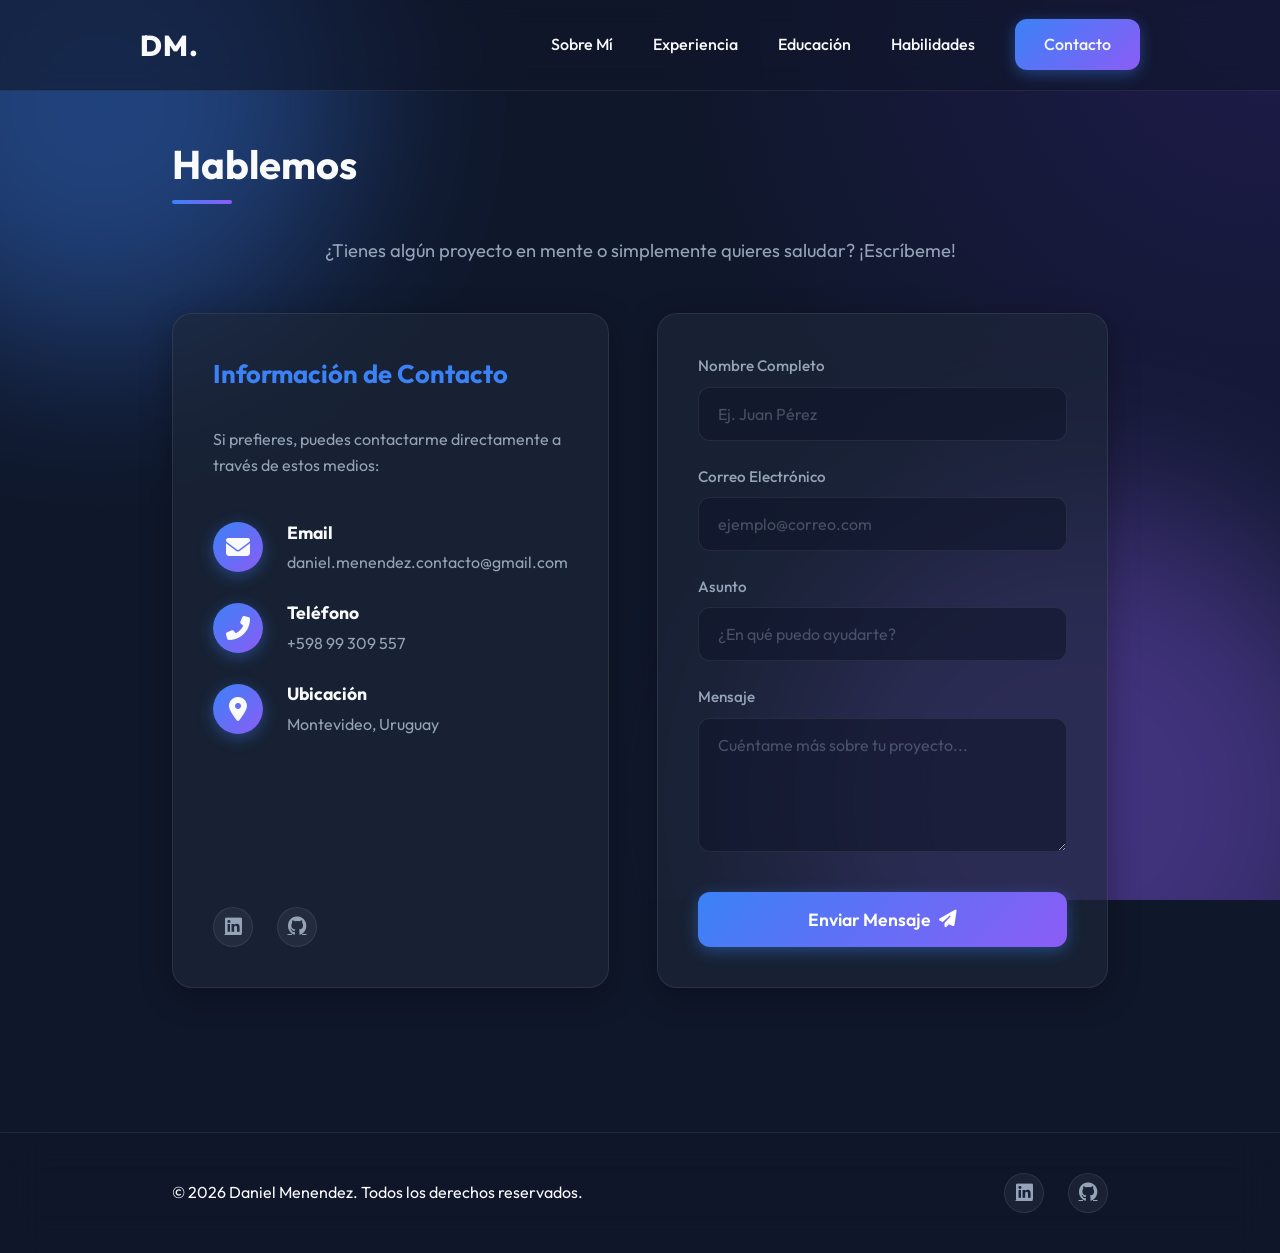
==== contact.html @ 01a961a0 "Update_directories" ====
<!DOCTYPE html>
<html lang="es">

<head>
    <meta charset="UTF-8">
    <meta name="viewport" content="width=device-width, initial-scale=1.0">
    <title>Contacto | Daniel Menendez</title>
    <!-- Fuentes modernas de Google -->
    <link rel="preconnect" href="https://fonts.googleapis.com">
    <link rel="preconnect" href="https://fonts.gstatic.com" crossorigin>
    <link href="https://fonts.googleapis.com/css2?family=Outfit:wght@300;400;600;700&display=swap" rel="stylesheet">
    <!-- Iconos de FontAwesome -->
    <link rel="stylesheet" href="https://cdnjs.cloudflare.com/ajax/libs/font-awesome/6.4.0/css/all.min.css">
    <!-- Tu archivo CSS -->
    <link rel="stylesheet" href="css/style.css">
</head>

<body>
    <!-- Efectos de fondo oscuro profesional -->
    <div class="background-effects">
        <div class="blob blob-1"></div>
        <div class="blob blob-2"></div>
    </div>

    <!-- Navegación con efecto "glassmorphism" (vidrio difuminado) -->
    <header class="glass-header">
        <nav>
            <div class="logo"><a href="index.html">DM.</a></div>
            <ul class="nav-links">
                <li><a href="index.html#about">Sobre Mí</a></li>
                <li><a href="index.html#experience">Experiencia</a></li>
                <li><a href="index.html#education">Educación</a></li>
                <li><a href="index.html#skills">Habilidades</a></li>
                <li><a href="contact.html" class="btn-primary">Contacto</a></li>
            </ul>
        </nav>
    </header>

    <main class="contact-main">
        <section class="fade-in section contact-section">
            <h1 class="section-title">Hablemos</h1>
            <p class="subtitle contact-subtitle">¿Tienes algún proyecto en mente o simplemente quieres saludar?
                ¡Escríbeme!</p>

            <div class="contact-container">
                <!-- Información de Contacto Directo -->
                <div class="contact-info glass-card hover-lift">
                    <h3>Información de Contacto</h3>
                    <p>Si prefieres, puedes contactarme directamente a través de estos medios:</p>

                    <ul class="info-list">
                        <li>
                            <i class="fas fa-envelope"></i>
                            <div>
                                <h4>Email</h4>
                                <a
                                    href="mailto:daniel.menendez.contacto@gmail.com">daniel.menendez.contacto@gmail.com</a>
                            </div>
                        </li>
                        <li>
                            <i class="fas fa-phone-alt"></i>
                            <div>
                                <h4>Teléfono</h4>
                                <span>+598 99 309 557</span>
                            </div>
                        </li>
                        <li>
                            <i class="fas fa-map-marker-alt"></i>
                            <div>
                                <h4>Ubicación</h4>
                                <span>Montevideo, Uruguay</span>
                            </div>
                        </li>
                    </ul>

                    <div class="social-links contact-socials">
                        <a href="https://www.linkedin.com/in/daniel-menendez24" target="_blank" aria-label="LinkedIn"><i
                                class="fab fa-linkedin"></i></a>
                        <a href="https://github.com/DanielMenendez24/" target="_blank" aria-label="GitHub"><i
                                class="fab fa-github"></i></a>
                    </div>
                </div>

                <!-- Formulario de Contacto -->
                <div class="contact-form-container glass-card hover-lift">
                    <form action="#" method="POST" class="contact-form">
                        <div class="form-group">
                            <label for="name">Nombre Completo</label>
                            <input type="text" id="name" name="name" placeholder="Ej. Juan Pérez" required>
                        </div>

                        <div class="form-group">
                            <label for="email">Correo Electrónico</label>
                            <input type="email" id="email" name="email" placeholder="ejemplo@correo.com" required>
                        </div>

                        <div class="form-group">
                            <label for="subject">Asunto</label>
                            <input type="text" id="subject" name="subject" placeholder="¿En qué puedo ayudarte?">
                        </div>

                        <div class="form-group">
                            <label for="message">Mensaje</label>
                            <textarea id="message" name="message" rows="5"
                                placeholder="Cuéntame más sobre tu proyecto..." required></textarea>
                        </div>

                        <button type="submit" class="btn-primary form-submit">Enviar Mensaje <i
                                class="fas fa-paper-plane"></i></button>
                    </form>
                </div>
            </div>
        </section>
    </main>

    <!-- Footer -->
    <footer class="glass-footer">
        <div class="footer-content">
            <p>&copy; 2026 Daniel Menendez. Todos los derechos reservados.</p>
            <div class="social-links">
                <a href="https://www.linkedin.com/in/daniel-menendez24" target="_blank" aria-label="LinkedIn"><i
                        class="fab fa-linkedin"></i></a>
                <a href="https://github.com/DanielMenendez24/" target="_blank" aria-label="GitHub"><i
                        class="fab fa-github"></i></a>
            </div>
        </div>
    </footer>

</body>

</html>
---- css/style.css ----
/* VARIABLES GLOBALES Y TEMA OSCURO (DARK MODE) */
:root {
    --bg-color: #0f172a;       /* Slate 900 de Tailwind */
    --text-main: #f8fafc;      /* Slate 50 */
    --text-muted: #94a3b8;     /* Slate 400 */
    
    /* Colores Principales (Gradients) */
    --primary: #3b82f6;        /* Azul brillante */
    --secondary: #8b5cf6;      /* Violeta profundo */
    
    /* Variables de Glassmorphism (Efecto Vidrio) */
    --glass-bg: rgba(30, 41, 59, 0.6);
    --glass-border: rgba(255, 255, 255, 0.08);
    --glass-shadow: 0 8px 32px 0 rgba(0, 0, 0, 0.3);
}

/* RESET GENERAL */
* {
    margin: 0;
    padding: 0;
    box-sizing: border-box;
    font-family: 'Outfit', sans-serif;
}

html {
    scroll-behavior: smooth; /* Transición de scroll suave */
    scroll-padding-top: 100px; /* Evita que el menú fijo tape el título al llegar a la sección */
}

body {
    background-color: var(--bg-color);
    color: var(--text-main);
    line-height: 1.6;
    overflow-x: hidden;      /* Evitar scroll horizontal por animaciones */
}

/* EFECTOS DE FONDO (Manchas de color animadas) */
.background-effects {
    position: fixed;
    top: 0;
    left: 0;
    width: 100vw;
    height: 100vh;
    z-index: -1;
    overflow: hidden;
    background: radial-gradient(circle at top right, #1e1b4b 0%, var(--bg-color) 40%);
}

.blob {
    position: absolute;
    border-radius: 50%;
    filter: blur(90px);
    opacity: 0.4;
    animation: floatBlob 15s infinite alternate ease-in-out;
}

.blob-1 {
    width: 500px;
    height: 500px;
    background: var(--primary);
    top: -150px;
    left: -150px;
}

.blob-2 {
    width: 600px;
    height: 600px;
    background: var(--secondary);
    bottom: -200px;
    right: -100px;
    animation-delay: -5s;
    animation-direction: alternate-reverse;
}

@keyframes floatBlob {
    0% { transform: translate(0, 0) scale(1); }
    100% { transform: translate(80px, 80px) scale(1.1); }
}

/* TIPOGRAFÍA Y DECORACIONES */
h1, h2, h3, h4 {
    color: var(--text-main);
    font-weight: 700;
}

.gradient-text {
    background: linear-gradient(135deg, var(--primary), #60a5fa, var(--secondary));
    -webkit-background-clip: text;
    background-clip: text;
    color: transparent;
    display: inline-block;
}

.section-title {
    font-size: 2.5rem;
    margin-bottom: 2.5rem;
    position: relative;
    display: inline-block;
}

.section-title::after {
    content: '';
    position: absolute;
    bottom: -8px;
    left: 0;
    width: 60px;
    height: 4px;
    background: linear-gradient(to right, var(--primary), var(--secondary));
    border-radius: 2px;
}

/* ESTRUCTURAS PRINCIPALES DEL LAYOUT */
main {
    max-width: 1000px;
    margin: 0 auto;
    padding: 0 2rem;
    padding-top: 100px; /* Espacio para el header fijo */
}

.section {
    padding: 5rem 0;
}

/* EFECTOS GLASSMORPHISM */
.glass-header {
    position: fixed;
    top: 0;
    left: 0;
    width: 100%;
    background: rgba(15, 23, 42, 0.6); /* Transparente */
    backdrop-filter: blur(12px);      /* Efecto desenfoque */
    -webkit-backdrop-filter: blur(12px);
    border-bottom: 1px solid var(--glass-border);
    z-index: 1000;
    padding: 1.2rem 2rem;
}

.glass-card {
    background: var(--glass-bg);
    backdrop-filter: blur(16px);
    -webkit-backdrop-filter: blur(16px);
    border: 1px solid var(--glass-border);
    border-radius: 20px;
    box-shadow: var(--glass-shadow);
    padding: 2.5rem;
    transition: transform 0.3s ease, box-shadow 0.3s ease, border 0.3s ease;
}

.hover-lift:hover {
    transform: translateY(-8px);
    box-shadow: 0 15px 40px rgba(0, 0, 0, 0.4), 0 0 20px rgba(59, 130, 246, 0.1);
    border: 1px solid rgba(255, 255, 255, 0.2);
}

/* BOTONES GLOBALES */
.btn-primary, .btn-secondary {
    display: inline-flex;
    align-items: center;
    gap: 0.5rem;
    padding: 0.8rem 1.8rem;
    border-radius: 12px;
    font-weight: 600;
    text-decoration: none;
    transition: all 0.3s ease;
    cursor: pointer;
}

.btn-primary {
    background: linear-gradient(135deg, var(--primary), var(--secondary));
    color: #fff;
    border: none;
    box-shadow: 0 4px 15px rgba(59, 130, 246, 0.4);
}

.btn-primary:hover {
    transform: translateY(-3px);
    box-shadow: 0 8px 25px rgba(59, 130, 246, 0.6);
}

.btn-secondary {
    background: rgba(255, 255, 255, 0.05);
    color: var(--text-main);
    border: 1px solid var(--glass-border);
}

.btn-secondary:hover {
    background: rgba(255, 255, 255, 0.1);
    border-color: rgba(255, 255, 255, 0.2);
}

/* NAV / HEADER */
nav {
    display: flex;
    justify-content: space-between;
    align-items: center;
    max-width: 1000px;
    margin: 0 auto;
}

.logo a {
    text-decoration: none;
    font-size: 1.8rem;
    font-weight: 800;
    color: var(--text-main);
    letter-spacing: 1px;
}

.nav-links {
    list-style: none;
    display: flex;
    gap: 2.5rem;
    align-items: center;
}

.nav-links a {
    text-decoration: none;
    color: var(--text-main);
    font-weight: 500;
    font-size: 1rem;
    transition: color 0.3s ease;
}

.nav-links a:not(.btn-primary):hover {
    color: var(--primary);
}

/* HERO SECTION */
.hero {
    display: flex;
    align-items: center;
    justify-content: space-between;
    min-height: calc(100vh - 100px);
    gap: 4rem;
}

.hero-content {
    flex: 1;
}

.greeting {
    font-size: 1.2rem;
    color: var(--primary);
    font-weight: 600;
    display: block;
    margin-bottom: 0.8rem;
    letter-spacing: 2px;
    text-transform: uppercase;
}

.hero h1 {
    font-size: 4.5rem;
    line-height: 1.1;
    margin-bottom: 1rem;
}

.subtitle {
    font-size: 1.8rem;
    color: var(--text-muted);
    font-weight: 400;
    margin-bottom: 1.5rem;
}

.hero p {
    color: var(--text-muted);
    font-size: 1.1rem;
    margin-bottom: 2.5rem;
    max-width: 550px;
    line-height: 1.8;
}

.hero-buttons {
    display: flex;
    gap: 1.5rem;
    flex-wrap: wrap;
}

/* Imagen del Hero (Placeholder para tu foto) */
.hero-image {
    width: 380px;
    height: 380px;
    border-radius: 50%;
    display: flex;
    align-items: center;
    justify-content: center;
    background: linear-gradient(145deg, rgba(30, 41, 59, 0.8), rgba(15, 23, 42, 0.9));
    animation: floatDevice 6s ease-in-out infinite;
    position: relative;
    overflow: hidden;
}

.hero-image i {
    font-size: 18rem;
    color: var(--glass-border);
}

/* Efecto anillo para la imagen */
.hero-image::before {
    content: '';
    position: absolute;
    inset: -2px;
    border-radius: 50%;
    background: linear-gradient(135deg, var(--primary), var(--secondary));
    z-index: -1;
    opacity: 0.5;
}

@keyframes floatDevice {
    0% { transform: translateY(0px); }
    50% { transform: translateY(-20px); }
    100% { transform: translateY(0px); }
}

.hero-image img {
    width: 100%;
    height: 100%;
    object-fit: cover;
}

/* TIMELINE (Línea de tiempo de experiencia) */
.timeline {
    position: relative;
    padding-left: 2rem;
}

.timeline::before {
    content: '';
    position: absolute;
    left: 0;
    top: 0;
    height: 100%;
    width: 2px;
    background: linear-gradient(to bottom, var(--primary), var(--secondary));
    opacity: 0.5;
}

.timeline-item {
    position: relative;
    margin-bottom: 3rem;
}

.timeline-dot {
    position: absolute;
    left: -2.35rem; /* Ajustado para alinearse a la línea */
    top: 2rem;
    width: 14px;
    height: 14px;
    background: var(--bg-color);
    border: 3px solid var(--primary);
    border-radius: 50%;
    box-shadow: 0 0 15px var(--primary);
    z-index: 2;
}

.timeline-date {
    display: inline-block;
    color: var(--primary);
    background: rgba(59, 130, 246, 0.1);
    padding: 0.3rem 1rem;
    border-radius: 20px;
    font-weight: 600;
    font-size: 0.85rem;
    margin-bottom: 1rem;
}

.timeline-company {
    color: var(--text-muted);
    font-size: 1.1rem;
    font-weight: 400;
    margin-bottom: 1rem;
}

.github-link {
    display: inline-flex;
    align-items: center;
    gap: 0.5rem;
    margin-top: 1.2rem;
    padding: 0.5rem 1.2rem;
    border-radius: 20px;
    font-size: 0.9rem;
    font-weight: 600;
    text-decoration: none;
    color: var(--text-main);
    background: rgba(255, 255, 255, 0.05);
    border: 1px solid var(--glass-border);
    transition: all 0.3s ease;
}

.github-link:hover {
    background: #24292e;
    border-color: #24292e;
    color: #fff;
    transform: translateY(-2px);
    box-shadow: 0 5px 15px rgba(0, 0, 0, 0.4);
}

/* CARDS GRID (Educación / Certificados) */
.grid-cards {
    display: grid;
    grid-template-columns: repeat(auto-fit, minmax(320px, 1fr));
    gap: 2rem;
}

.card-icon {
    font-size: 2.5rem;
    background: linear-gradient(to right, var(--primary), var(--secondary));
    -webkit-background-clip: text;
    background-clip: text;
    color: transparent;
    margin-bottom: 1.5rem;
    display: inline-block;
}

.grid-cards h3 {
    margin-bottom: 0.5rem;
}

.grid-cards h4 {
    color: var(--text-muted);
    font-weight: 500;
}

.grid-cards .date {
    display: block;
    color: var(--primary);
    font-size: 0.9rem;
    font-weight: 600;
    margin: 1rem 0;
}

/* SKILLS Y HABILIDADES */
.skills-container {
    display: grid;
    grid-template-columns: 1fr 1fr;
    gap: 3rem;
}

.skill-category h3 {
    margin-bottom: 1.5rem;
    color: var(--text-main);
    display: flex;
    align-items: center;
    gap: 10px;
}

.skill-tags {
    display: flex;
    flex-wrap: wrap;
    gap: 1rem;
}

.skill-tag {
    background: rgba(255, 255, 255, 0.03);
    border: 1px solid var(--glass-border);
    padding: 0.7rem 1.2rem;
    border-radius: 30px;
    font-size: 0.95rem;
    font-weight: 500;
    transition: all 0.3s ease;
    display: flex;
    align-items: center;
    gap: 8px;
    cursor: default;
}

.skill-tag i {
    font-size: 1.1rem;
}

.skill-tag:hover {
    background: var(--primary);
    color: white;
    border-color: var(--primary);
    transform: translateY(-2px);
    box-shadow: 0 5px 15px rgba(59, 130, 246, 0.4);
}

/* POPUP FLOTANTE DE SKILLS */
.skill-popup {
    position: fixed;
    z-index: 9999;
    max-width: 280px;
    background: rgba(15, 23, 42, 0.92);
    backdrop-filter: blur(20px);
    -webkit-backdrop-filter: blur(20px);
    border: 1px solid rgba(59, 130, 246, 0.4);
    border-radius: 14px;
    padding: 1.2rem 1.5rem 1rem 1.5rem;
    box-shadow: 0 10px 40px rgba(0,0,0,0.5), 0 0 20px rgba(59, 130, 246, 0.15);
    color: var(--text-main);
    font-size: 0.95rem;
    line-height: 1.6;
    pointer-events: none;       /* invisible to mouse by default */
    opacity: 0;
    transform: translateY(6px) scale(0.97);
    transition: opacity 0.2s ease, transform 0.2s ease;
}

.skill-popup.active {
    opacity: 1;
    transform: translateY(0) scale(1);
    pointer-events: auto;       /* re-enables mouse so the user can click the X */
}

.skill-popup-close {
    position: absolute;
    top: 0.5rem;
    right: 0.7rem;
    background: none;
    border: none;
    color: var(--text-muted);
    font-size: 1.3rem;
    cursor: pointer;
    line-height: 1;
    padding: 0;
    transition: color 0.2s ease;
}

.skill-popup-close:hover {
    color: var(--text-main);
}

/* FOOTER */
.glass-footer {
    background: rgba(15, 23, 42, 0.6);
    backdrop-filter: blur(20px);
    border-top: 1px solid var(--glass-border);
    padding: 2.5rem 0;
    margin-top: 4rem;
}

.footer-content {
    max-width: 1000px;
    margin: 0 auto;
    padding: 0 2rem;
    display: flex;
    justify-content: space-between;
    align-items: center;
}

.social-links {
    display: flex;
    gap: 1.5rem;
}

.social-links a {
    display: flex;
    align-items: center;
    justify-content: center;
    width: 40px;
    height: 40px;
    border-radius: 50%;
    background: rgba(255, 255, 255, 0.05);
    color: var(--text-muted);
    font-size: 1.2rem;
    transition: all 0.3s ease;
    border: 1px solid var(--glass-border);
}

.social-links a:hover {
    color: white;
    background: var(--primary);
    border-color: var(--primary);
    transform: translateY(-3px);
}

/* ANIMACIONES (Aparición al cargar página) */
.fade-in {
    opacity: 0;
    animation: fadeInAnimation 1s ease forwards;
}

/* Escalando el delay de las animaciones para que aparezcan en cascada */
#hero.fade-in { animation-delay: 0.2s; }
#about.fade-in { animation-delay: 0.4s; }
#experience.fade-in { animation-delay: 0.6s; }

@keyframes fadeInAnimation {
    from { opacity: 0; transform: translateY(30px); }
    to { opacity: 1; transform: translateY(0); }
}

/* DISEÑO RESPONSIVO (MÓVILES Y TABLETS) */
@media (max-width: 900px) {
    .hero {
        flex-direction: column;
        text-align: center;
        padding-top: 2rem;
    }
    
    .hero-content {
        order: 2;
    }

    .hero-image {
        order: 1;
        width: 250px;
        height: 250px;
    }

    .hero-image i {
        font-size: 12rem;
    }

    .hero h1 {
        font-size: 3rem;
    }

    .subtitle {
        font-size: 1.3rem;
    }
    
    .section-title::after {
        left: 50%;
        transform: translateX(-50%);
    }
    
    .hero p {
        margin: 0 auto 2rem auto;
    }
    
    .hero-buttons {
        justify-content: center;
    }
    
    .skills-container {
        grid-template-columns: 1fr;
    }
}

@media (max-width: 768px) {
    .nav-links {
        display: none; /* Idealmente aquí se colocaría un menú de hamburguesa, lo ocultamos temporalmente para no romper diseño en móvil en un layout base */
    }
    
    .footer-content {
        flex-direction: column;
        gap: 1.5rem;
        text-align: center;
    }

    nav {
        justify-content: center;
    }
}

/* --- ESTILOS DE LA PÁGINA DE CONTACTO --- */
.contact-main {
    display: flex;
    flex-direction: column;
    justify-content: flex-start;
    min-height: calc(100vh - 100px);
}

.contact-section {
    padding-top: 2rem;
}

.contact-subtitle {
    margin-bottom: 3rem;
    font-size: 1.15rem;
    text-align: center;
}

.contact-container {
    display: grid;
    grid-template-columns: 1fr 1.5fr;
    gap: 3rem;
    text-align: left;
}

.contact-info {
    display: flex;
    flex-direction: column;
    gap: 1.5rem;
}

.contact-info h3 {
    font-size: 1.6rem;
    color: var(--primary);
    margin-bottom: 0.5rem;
}

.contact-info p {
    color: var(--text-muted);
}

.info-list {
    list-style: none;
    display: flex;
    flex-direction: column;
    gap: 1.5rem;
    margin-top: 1rem;
}

.info-list li {
    display: flex;
    align-items: center;
    gap: 1.5rem;
}

.info-list i {
    font-size: 1.5rem;
    color: var(--text-main);
    background: linear-gradient(135deg, var(--primary), var(--secondary));
    width: 50px;
    height: 50px;
    display: flex;
    align-items: center;
    justify-content: center;
    border-radius: 50%;
    box-shadow: 0 4px 15px rgba(59, 130, 246, 0.4);
}

.info-list h4 {
    color: var(--text-main);
    font-size: 1.1rem;
    margin-bottom: 0.2rem;
}

.info-list span, .info-list a {
    color: var(--text-muted);
    text-decoration: none;
    transition: color 0.3s ease;
}

.info-list a:hover {
    color: var(--primary);
}

.contact-socials {
    margin-top: auto;
    padding-top: 1.5rem;
}

.contact-form {
    display: flex;
    flex-direction: column;
    gap: 1.5rem;
}

.form-group {
    display: flex;
    flex-direction: column;
    gap: 0.5rem;
}

.form-group label {
    font-weight: 500;
    font-size: 0.95rem;
    color: var(--text-muted);
}

.form-group input, 
.form-group textarea {
    background: rgba(15, 23, 42, 0.6);
    border: 1px solid var(--glass-border);
    border-radius: 12px;
    padding: 1rem 1.2rem;
    color: var(--text-main);
    font-size: 1rem;
    font-family: inherit;
    transition: all 0.3s ease;
}

.form-group input:focus, 
.form-group textarea:focus {
    outline: none;
    border-color: var(--primary);
    box-shadow: 0 0 10px rgba(59, 130, 246, 0.2);
    background: rgba(15, 23, 42, 0.8);
}

.form-group input::placeholder, 
.form-group textarea::placeholder {
    color: rgba(148, 163, 184, 0.4);
}

.form-submit {
    margin-top: 1rem;
    justify-content: center;
    padding: 1rem;
    font-size: 1.1rem;
}

/* Responsive para Contacto */
@media (max-width: 900px) {
    .contact-container {
        grid-template-columns: 1fr;
    }
}
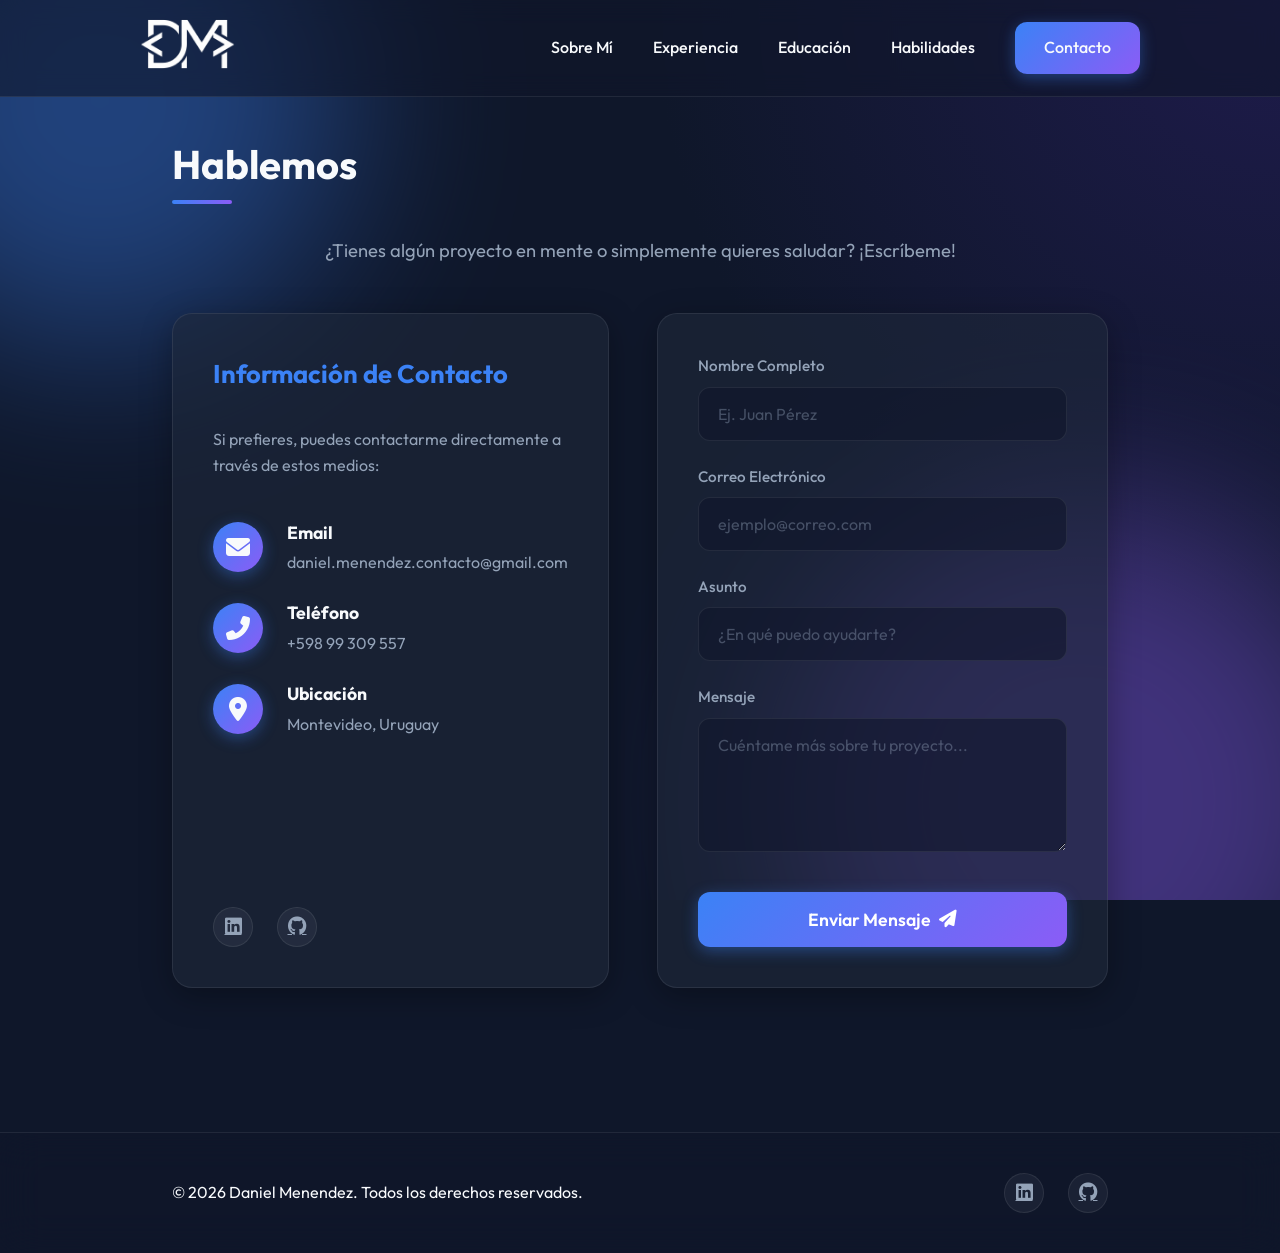
==== commit 4ba9cdca: "update logo" ====
--- a/contact.html
+++ b/contact.html
@@ -12,7 +12,7 @@
     <!-- Iconos de FontAwesome -->
     <link rel="stylesheet" href="https://cdnjs.cloudflare.com/ajax/libs/font-awesome/6.4.0/css/all.min.css">
     <!-- Tu archivo CSS -->
-    <link rel="stylesheet" href="css/style.css">
+    <link rel="stylesheet" href="public/css/style.css">
 </head>
 
 <body>
@@ -25,7 +25,7 @@
     <!-- Navegación con efecto "glassmorphism" (vidrio difuminado) -->
     <header class="glass-header">
         <nav>
-            <div class="logo"><a href="index.html">DM.</a></div>
+            <div class="logo"><a href="#"><img src="public/img/DM_logo.png" alt="Logo"></a></div>
             <ul class="nav-links">
                 <li><a href="index.html#about">Sobre Mí</a></li>
                 <li><a href="index.html#experience">Experiencia</a></li>
--- a/public/css/style.css
+++ b/public/css/style.css
@@ -0,0 +1,801 @@
+/* VARIABLES GLOBALES Y TEMA OSCURO (DARK MODE) */
+:root {
+    --bg-color: #0f172a;       /* Slate 900 de Tailwind */
+    --text-main: #f8fafc;      /* Slate 50 */
+    --text-muted: #94a3b8;     /* Slate 400 */
+    
+    /* Colores Principales (Gradients) */
+    --primary: #3b82f6;        /* Azul brillante */
+    --secondary: #8b5cf6;      /* Violeta profundo */
+    
+    /* Variables de Glassmorphism (Efecto Vidrio) */
+    --glass-bg: rgba(30, 41, 59, 0.6);
+    --glass-border: rgba(255, 255, 255, 0.08);
+    --glass-shadow: 0 8px 32px 0 rgba(0, 0, 0, 0.3);
+}
+
+/* RESET GENERAL */
+* {
+    margin: 0;
+    padding: 0;
+    box-sizing: border-box;
+    font-family: 'Outfit', sans-serif;
+}
+
+html {
+    scroll-behavior: smooth; /* Transición de scroll suave */
+    scroll-padding-top: 100px; /* Evita que el menú fijo tape el título al llegar a la sección */
+}
+
+body {
+    background-color: var(--bg-color);
+    color: var(--text-main);
+    line-height: 1.6;
+    overflow-x: hidden;      /* Evitar scroll horizontal por animaciones */
+}
+
+/* EFECTOS DE FONDO (Manchas de color animadas) */
+.background-effects {
+    position: fixed;
+    top: 0;
+    left: 0;
+    width: 100vw;
+    height: 100vh;
+    z-index: -1;
+    overflow: hidden;
+    background: radial-gradient(circle at top right, #1e1b4b 0%, var(--bg-color) 40%);
+}
+
+.blob {
+    position: absolute;
+    border-radius: 50%;
+    filter: blur(90px);
+    opacity: 0.4;
+    animation: floatBlob 15s infinite alternate ease-in-out;
+}
+
+.blob-1 {
+    width: 500px;
+    height: 500px;
+    background: var(--primary);
+    top: -150px;
+    left: -150px;
+}
+
+.blob-2 {
+    width: 600px;
+    height: 600px;
+    background: var(--secondary);
+    bottom: -200px;
+    right: -100px;
+    animation-delay: -5s;
+    animation-direction: alternate-reverse;
+}
+
+@keyframes floatBlob {
+    0% { transform: translate(0, 0) scale(1); }
+    100% { transform: translate(80px, 80px) scale(1.1); }
+}
+
+/* TIPOGRAFÍA Y DECORACIONES */
+h1, h2, h3, h4 {
+    color: var(--text-main);
+    font-weight: 700;
+}
+
+.gradient-text {
+    background: linear-gradient(135deg, var(--primary), #60a5fa, var(--secondary));
+    -webkit-background-clip: text;
+    background-clip: text;
+    color: transparent;
+    display: inline-block;
+}
+
+.section-title {
+    font-size: 2.5rem;
+    margin-bottom: 2.5rem;
+    position: relative;
+    display: inline-block;
+}
+
+.section-title::after {
+    content: '';
+    position: absolute;
+    bottom: -8px;
+    left: 0;
+    width: 60px;
+    height: 4px;
+    background: linear-gradient(to right, var(--primary), var(--secondary));
+    border-radius: 2px;
+}
+
+/* ESTRUCTURAS PRINCIPALES DEL LAYOUT */
+main {
+    max-width: 1000px;
+    margin: 0 auto;
+    padding: 0 2rem;
+    padding-top: 100px; /* Espacio para el header fijo */
+}
+
+.section {
+    padding: 5rem 0;
+}
+
+/* EFECTOS GLASSMORPHISM */
+.glass-header {
+    position: fixed;
+    top: 0;
+    left: 0;
+    width: 100%;
+    background: rgba(15, 23, 42, 0.6); /* Transparente */
+    backdrop-filter: blur(12px);      /* Efecto desenfoque */
+    -webkit-backdrop-filter: blur(12px);
+    border-bottom: 1px solid var(--glass-border);
+    z-index: 1000;
+    padding: 1.2rem 2rem;
+}
+
+.glass-card {
+    background: var(--glass-bg);
+    backdrop-filter: blur(16px);
+    -webkit-backdrop-filter: blur(16px);
+    border: 1px solid var(--glass-border);
+    border-radius: 20px;
+    box-shadow: var(--glass-shadow);
+    padding: 2.5rem;
+    transition: transform 0.3s ease, box-shadow 0.3s ease, border 0.3s ease;
+}
+
+.hover-lift:hover {
+    transform: translateY(-8px);
+    box-shadow: 0 15px 40px rgba(0, 0, 0, 0.4), 0 0 20px rgba(59, 130, 246, 0.1);
+    border: 1px solid rgba(255, 255, 255, 0.2);
+}
+
+/* BOTONES GLOBALES */
+.btn-primary, .btn-secondary {
+    display: inline-flex;
+    align-items: center;
+    gap: 0.5rem;
+    padding: 0.8rem 1.8rem;
+    border-radius: 12px;
+    font-weight: 600;
+    text-decoration: none;
+    transition: all 0.3s ease;
+    cursor: pointer;
+}
+
+.btn-primary {
+    background: linear-gradient(135deg, var(--primary), var(--secondary));
+    color: #fff;
+    border: none;
+    box-shadow: 0 4px 15px rgba(59, 130, 246, 0.4);
+}
+
+.btn-primary:hover {
+    transform: translateY(-3px);
+    box-shadow: 0 8px 25px rgba(59, 130, 246, 0.6);
+}
+
+.btn-secondary {
+    background: rgba(255, 255, 255, 0.05);
+    color: var(--text-main);
+    border: 1px solid var(--glass-border);
+}
+
+.btn-secondary:hover {
+    background: rgba(255, 255, 255, 0.1);
+    border-color: rgba(255, 255, 255, 0.2);
+}
+
+/* NAV / HEADER */
+nav {
+    display: flex;
+    justify-content: space-between;
+    align-items: center;
+    max-width: 1000px;
+    margin: 0 auto;
+}
+
+.logo a img{
+    height: 50px;
+    width: auto;
+}
+
+.nav-links {
+    list-style: none;
+    display: flex;
+    gap: 2.5rem;
+    align-items: center;
+}
+
+.nav-links a {
+    text-decoration: none;
+    color: var(--text-main);
+    font-weight: 500;
+    font-size: 1rem;
+    transition: color 0.3s ease;
+}
+
+.nav-links a:not(.btn-primary):hover {
+    color: var(--primary);
+}
+
+/* HERO SECTION */
+.hero {
+    display: flex;
+    align-items: center;
+    justify-content: space-between;
+    min-height: calc(100vh - 100px);
+    gap: 4rem;
+}
+
+.hero-content {
+    flex: 1;
+}
+
+.greeting {
+    font-size: 1.2rem;
+    color: var(--primary);
+    font-weight: 600;
+    display: block;
+    margin-bottom: 0.8rem;
+    letter-spacing: 2px;
+    text-transform: uppercase;
+}
+
+.hero h1 {
+    font-size: 4.5rem;
+    line-height: 1.1;
+    margin-bottom: 1rem;
+}
+
+.subtitle {
+    font-size: 1.8rem;
+    color: var(--text-muted);
+    font-weight: 400;
+    margin-bottom: 1.5rem;
+}
+
+.hero p {
+    color: var(--text-muted);
+    font-size: 1.1rem;
+    margin-bottom: 2.5rem;
+    max-width: 550px;
+    line-height: 1.8;
+}
+
+.hero-buttons {
+    display: flex;
+    gap: 1.5rem;
+    flex-wrap: wrap;
+}
+
+/* Imagen del Hero (Placeholder para tu foto) */
+.hero-image {
+    width: 380px;
+    height: 380px;
+    border-radius: 50%;
+    display: flex;
+    align-items: center;
+    justify-content: center;
+    background: linear-gradient(145deg, rgba(30, 41, 59, 0.8), rgba(15, 23, 42, 0.9));
+    animation: floatDevice 6s ease-in-out infinite;
+    position: relative;
+    overflow: hidden;
+}
+
+.hero-image i {
+    font-size: 18rem;
+    color: var(--glass-border);
+}
+
+/* Efecto anillo para la imagen */
+.hero-image::before {
+    content: '';
+    position: absolute;
+    inset: -2px;
+    border-radius: 50%;
+    background: linear-gradient(135deg, var(--primary), var(--secondary));
+    z-index: -1;
+    opacity: 0.5;
+}
+
+@keyframes floatDevice {
+    0% { transform: translateY(0px); }
+    50% { transform: translateY(-20px); }
+    100% { transform: translateY(0px); }
+}
+
+.hero-image img {
+    width: 100%;
+    height: 100%;
+    object-fit: cover;
+}
+
+/* TIMELINE (Línea de tiempo de experiencia) */
+.timeline {
+    position: relative;
+    padding-left: 2rem;
+}
+
+.timeline::before {
+    content: '';
+    position: absolute;
+    left: 0;
+    top: 0;
+    height: 100%;
+    width: 2px;
+    background: linear-gradient(to bottom, var(--primary), var(--secondary));
+    opacity: 0.5;
+}
+
+.timeline-item {
+    position: relative;
+    margin-bottom: 3rem;
+}
+
+.timeline-dot {
+    position: absolute;
+    left: -2.35rem; /* Ajustado para alinearse a la línea */
+    top: 2rem;
+    width: 14px;
+    height: 14px;
+    background: var(--bg-color);
+    border: 3px solid var(--primary);
+    border-radius: 50%;
+    box-shadow: 0 0 15px var(--primary);
+    z-index: 2;
+}
+
+.timeline-date {
+    display: inline-block;
+    color: var(--primary);
+    background: rgba(59, 130, 246, 0.1);
+    padding: 0.3rem 1rem;
+    border-radius: 20px;
+    font-weight: 600;
+    font-size: 0.85rem;
+    margin-bottom: 1rem;
+}
+
+.timeline-company {
+    color: var(--text-muted);
+    font-size: 1.1rem;
+    font-weight: 400;
+    margin-bottom: 1rem;
+}
+
+.experience-links {
+    display: flex;
+    gap: 1rem;
+    flex-wrap: wrap;
+    margin-top: 1.5rem;
+}
+
+.github-link, .web-link {
+    display: inline-flex;
+    align-items: center;
+    gap: 0.5rem;
+    padding: 0.5rem 1.2rem;
+    border-radius: 20px;
+    font-size: 0.9rem;
+    font-weight: 600;
+    text-decoration: none;
+    color: var(--text-main);
+    background: rgba(255, 255, 255, 0.05);
+    border: 1px solid var(--glass-border);
+    transition: all 0.3s ease;
+}
+
+.github-link:hover {
+    background: #24292e;
+    border-color: #24292e;
+    color: #fff;
+    transform: translateY(-2px);
+    box-shadow: 0 5px 15px rgba(0, 0, 0, 0.4);
+}
+
+.web-link:hover {
+    background: var(--primary);
+    border-color: var(--primary);
+    color: #fff;
+    transform: translateY(-2px);
+    box-shadow: 0 5px 15px rgba(59, 130, 246, 0.4);
+}
+
+/* CARDS GRID (Educación / Certificados) */
+.grid-cards {
+    display: grid;
+    grid-template-columns: repeat(auto-fit, minmax(320px, 1fr));
+    gap: 2rem;
+}
+
+.card-icon {
+    font-size: 2.5rem;
+    background: linear-gradient(to right, var(--primary), var(--secondary));
+    -webkit-background-clip: text;
+    background-clip: text;
+    color: transparent;
+    margin-bottom: 1.5rem;
+    display: inline-block;
+}
+
+.grid-cards h3 {
+    margin-bottom: 0.5rem;
+}
+
+.grid-cards h4 {
+    color: var(--text-muted);
+    font-weight: 500;
+}
+
+.grid-cards .date {
+    display: block;
+    color: var(--primary);
+    font-size: 0.9rem;
+    font-weight: 600;
+    margin: 1rem 0;
+}
+
+/* SKILLS Y HABILIDADES */
+.skills-container {
+    display: grid;
+    grid-template-columns: 1fr 1fr;
+    gap: 3rem;
+}
+
+.skill-category h3 {
+    margin-bottom: 1.5rem;
+    color: var(--text-main);
+    display: flex;
+    align-items: center;
+    gap: 10px;
+}
+
+.skill-tags {
+    display: flex;
+    flex-wrap: wrap;
+    gap: 1rem;
+}
+
+.skill-tag {
+    background: rgba(255, 255, 255, 0.03);
+    border: 1px solid var(--glass-border);
+    padding: 0.7rem 1.2rem;
+    border-radius: 30px;
+    font-size: 0.95rem;
+    font-weight: 500;
+    transition: all 0.3s ease;
+    display: flex;
+    align-items: center;
+    gap: 8px;
+    cursor: default;
+}
+
+.skill-tag i {
+    font-size: 1.1rem;
+}
+
+.skill-tag:hover {
+    background: var(--primary);
+    color: white;
+    border-color: var(--primary);
+    transform: translateY(-2px);
+    box-shadow: 0 5px 15px rgba(59, 130, 246, 0.4);
+}
+
+/* POPUP FLOTANTE DE SKILLS */
+.skill-popup {
+    position: fixed;
+    z-index: 9999;
+    max-width: 280px;
+    background: rgba(15, 23, 42, 0.92);
+    backdrop-filter: blur(20px);
+    -webkit-backdrop-filter: blur(20px);
+    border: 1px solid rgba(59, 130, 246, 0.4);
+    border-radius: 14px;
+    padding: 1.2rem 1.5rem 1rem 1.5rem;
+    box-shadow: 0 10px 40px rgba(0,0,0,0.5), 0 0 20px rgba(59, 130, 246, 0.15);
+    color: var(--text-main);
+    font-size: 0.95rem;
+    line-height: 1.6;
+    pointer-events: none;       /* invisible to mouse by default */
+    opacity: 0;
+    transform: translateY(6px) scale(0.97);
+    transition: opacity 0.2s ease, transform 0.2s ease;
+}
+
+.skill-popup.active {
+    opacity: 1;
+    transform: translateY(0) scale(1);
+    pointer-events: auto;       /* re-enables mouse so the user can click the X */
+}
+
+.skill-popup-close {
+    position: absolute;
+    top: 0.5rem;
+    right: 0.7rem;
+    background: none;
+    border: none;
+    color: var(--text-muted);
+    font-size: 1.3rem;
+    cursor: pointer;
+    line-height: 1;
+    padding: 0;
+    transition: color 0.2s ease;
+}
+
+.skill-popup-close:hover {
+    color: var(--text-main);
+}
+
+/* FOOTER */
+.glass-footer {
+    background: rgba(15, 23, 42, 0.6);
+    backdrop-filter: blur(20px);
+    border-top: 1px solid var(--glass-border);
+    padding: 2.5rem 0;
+    margin-top: 4rem;
+}
+
+.footer-content {
+    max-width: 1000px;
+    margin: 0 auto;
+    padding: 0 2rem;
+    display: flex;
+    justify-content: space-between;
+    align-items: center;
+}
+
+.social-links {
+    display: flex;
+    gap: 1.5rem;
+}
+
+.social-links a {
+    display: flex;
+    align-items: center;
+    justify-content: center;
+    width: 40px;
+    height: 40px;
+    border-radius: 50%;
+    background: rgba(255, 255, 255, 0.05);
+    color: var(--text-muted);
+    font-size: 1.2rem;
+    transition: all 0.3s ease;
+    border: 1px solid var(--glass-border);
+}
+
+.social-links a:hover {
+    color: white;
+    background: var(--primary);
+    border-color: var(--primary);
+    transform: translateY(-3px);
+}
+
+/* ANIMACIONES (Aparición al cargar página) */
+.fade-in {
+    opacity: 0;
+    animation: fadeInAnimation 1s ease forwards;
+}
+
+/* Escalando el delay de las animaciones para que aparezcan en cascada */
+#hero.fade-in { animation-delay: 0.2s; }
+#about.fade-in { animation-delay: 0.4s; }
+#experience.fade-in { animation-delay: 0.6s; }
+
+@keyframes fadeInAnimation {
+    from { opacity: 0; transform: translateY(30px); }
+    to { opacity: 1; transform: translateY(0); }
+}
+
+/* DISEÑO RESPONSIVO (MÓVILES Y TABLETS) */
+@media (max-width: 900px) {
+    .hero {
+        flex-direction: column;
+        text-align: center;
+        padding-top: 2rem;
+    }
+    
+    .hero-content {
+        order: 2;
+    }
+
+    .hero-image {
+        order: 1;
+        width: 250px;
+        height: 250px;
+    }
+
+    .hero-image i {
+        font-size: 12rem;
+    }
+
+    .hero h1 {
+        font-size: 3rem;
+    }
+
+    .subtitle {
+        font-size: 1.3rem;
+    }
+    
+    .section-title::after {
+        left: 50%;
+        transform: translateX(-50%);
+    }
+    
+    .hero p {
+        margin: 0 auto 2rem auto;
+    }
+    
+    .hero-buttons {
+        justify-content: center;
+    }
+    
+    .skills-container {
+        grid-template-columns: 1fr;
+    }
+}
+
+@media (max-width: 768px) {
+    .nav-links {
+        display: none; /* Idealmente aquí se colocaría un menú de hamburguesa, lo ocultamos temporalmente para no romper diseño en móvil en un layout base */
+    }
+    
+    .footer-content {
+        flex-direction: column;
+        gap: 1.5rem;
+        text-align: center;
+    }
+
+    nav {
+        justify-content: center;
+    }
+}
+
+/* --- ESTILOS DE LA PÁGINA DE CONTACTO --- */
+.contact-main {
+    display: flex;
+    flex-direction: column;
+    justify-content: flex-start;
+    min-height: calc(100vh - 100px);
+}
+
+.contact-section {
+    padding-top: 2rem;
+}
+
+.contact-subtitle {
+    margin-bottom: 3rem;
+    font-size: 1.15rem;
+    text-align: center;
+}
+
+.contact-container {
+    display: grid;
+    grid-template-columns: 1fr 1.5fr;
+    gap: 3rem;
+    text-align: left;
+}
+
+.contact-info {
+    display: flex;
+    flex-direction: column;
+    gap: 1.5rem;
+}
+
+.contact-info h3 {
+    font-size: 1.6rem;
+    color: var(--primary);
+    margin-bottom: 0.5rem;
+}
+
+.contact-info p {
+    color: var(--text-muted);
+}
+
+.info-list {
+    list-style: none;
+    display: flex;
+    flex-direction: column;
+    gap: 1.5rem;
+    margin-top: 1rem;
+}
+
+.info-list li {
+    display: flex;
+    align-items: center;
+    gap: 1.5rem;
+}
+
+.info-list i {
+    font-size: 1.5rem;
+    color: var(--text-main);
+    background: linear-gradient(135deg, var(--primary), var(--secondary));
+    width: 50px;
+    height: 50px;
+    display: flex;
+    align-items: center;
+    justify-content: center;
+    border-radius: 50%;
+    box-shadow: 0 4px 15px rgba(59, 130, 246, 0.4);
+}
+
+.info-list h4 {
+    color: var(--text-main);
+    font-size: 1.1rem;
+    margin-bottom: 0.2rem;
+}
+
+.info-list span, .info-list a {
+    color: var(--text-muted);
+    text-decoration: none;
+    transition: color 0.3s ease;
+}
+
+.info-list a:hover {
+    color: var(--primary);
+}
+
+.contact-socials {
+    margin-top: auto;
+    padding-top: 1.5rem;
+}
+
+.contact-form {
+    display: flex;
+    flex-direction: column;
+    gap: 1.5rem;
+}
+
+.form-group {
+    display: flex;
+    flex-direction: column;
+    gap: 0.5rem;
+}
+
+.form-group label {
+    font-weight: 500;
+    font-size: 0.95rem;
+    color: var(--text-muted);
+}
+
+.form-group input, 
+.form-group textarea {
+    background: rgba(15, 23, 42, 0.6);
+    border: 1px solid var(--glass-border);
+    border-radius: 12px;
+    padding: 1rem 1.2rem;
+    color: var(--text-main);
+    font-size: 1rem;
+    font-family: inherit;
+    transition: all 0.3s ease;
+}
+
+.form-group input:focus, 
+.form-group textarea:focus {
+    outline: none;
+    border-color: var(--primary);
+    box-shadow: 0 0 10px rgba(59, 130, 246, 0.2);
+    background: rgba(15, 23, 42, 0.8);
+}
+
+.form-group input::placeholder, 
+.form-group textarea::placeholder {
+    color: rgba(148, 163, 184, 0.4);
+}
+
+.form-submit {
+    margin-top: 1rem;
+    justify-content: center;
+    padding: 1rem;
+    font-size: 1.1rem;
+}
+
+/* Responsive para Contacto */
+@media (max-width: 900px) {
+    .contact-container {
+        grid-template-columns: 1fr;
+    }
+}
